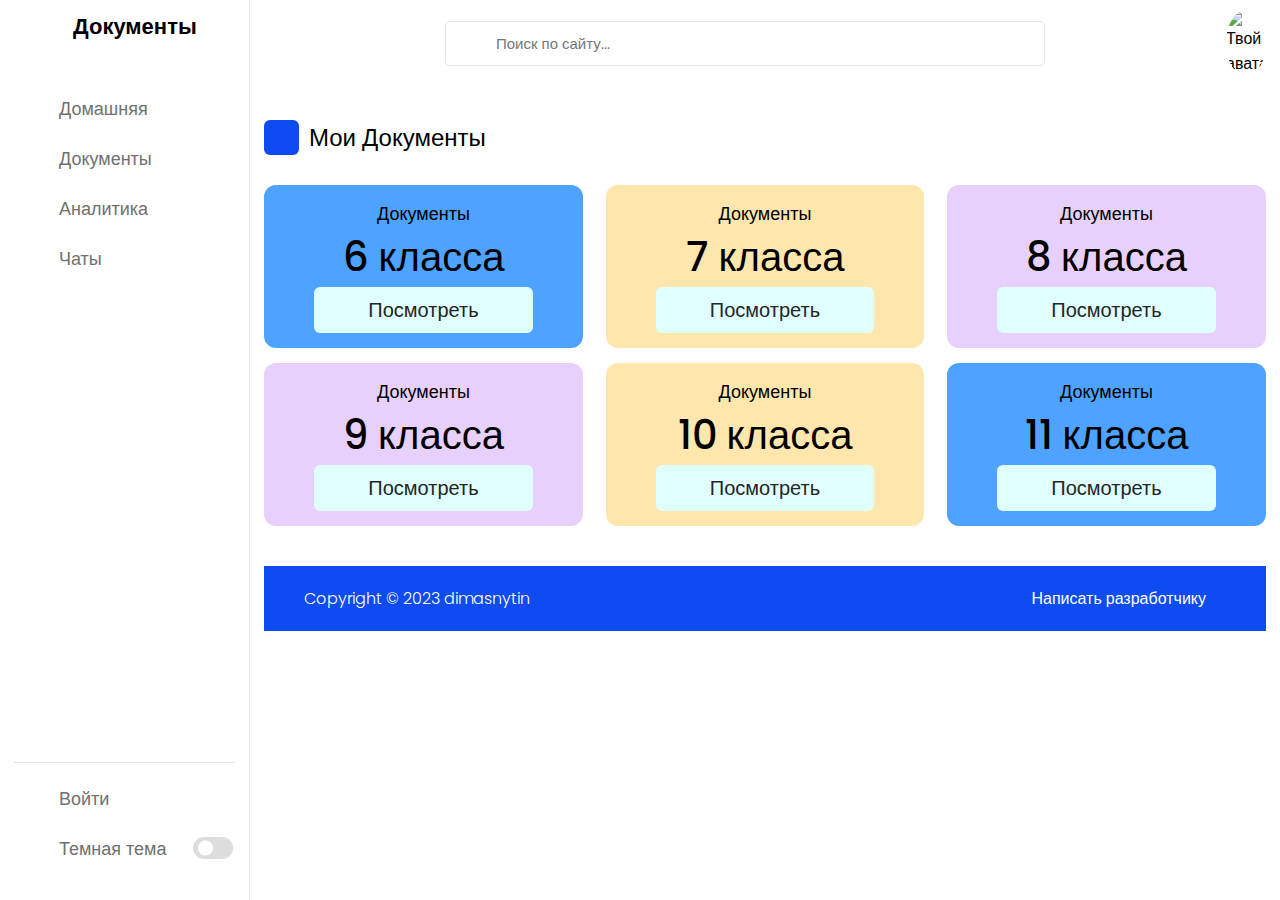
==== document.html @ e56d8f05 "add new project math class with dashboard. Light and dark theme" ====
<!DOCTYPE html>
<html lang="ru" dir="auto">
<head>
    <meta charset="UTF-8">
    <meta http-equiv="X-UA-Compatible" content="IE=edge">
    <meta name="viewport" content="width=device-width, initial-scale=1.0">
    <link rel="stylesheet" href="style.css">
    <link rel="stylesheet" href="https://unicons.iconscout.com/release/v4.0.0/css/line.css">

    <title>Документы</title> 
</head>
<body>
    <nav>
        <div class="logo-name">
            <div class="logo-image">
              <span class="logo_name"></span>
                <!-- <img src="images/logo.png" alt=""> -->
            </div>

            <span class="logo_name">Документы</span>
        </div>

        <div class="menu-items">
            <ul class="nav-links">
                <li><a href="index.html">
                    <i class="uil uil-estate"></i>
                    <span class="link-name">Домашняя</span>
                </a></li>
                <li><a href="document.html">
                    <i class="uil uil-files-landscapes"></i>
                    <span class="link-name">Документы</span>
                </a></li>
                <li><a href="#">
                    <i class="uil uil-chart"></i>
                    <span class="link-name">Аналитика</span>
                </a></li>
                <!-- <li><a href="#">
                    <i class="uil uil-thumbs-up"></i>
                    <span class="link-name">Like</span>
                </a></li> -->
                <li><a href="#">
                    <i class="uil uil-comments"></i>
                    <span class="link-name">Чаты</span>
                </a></li>
                <!-- <li><a href="#">
                    <i class="uil uil-share"></i>
                    <span class="link-name">Share</span>
                </a></li> -->
            </ul>
            
            <ul class="logout-mode">
                <li><a href="#">
                    <i class="uil uil-signout"></i>
                    <span class="link-name">Войти</span>
                </a></li>

                <li class="mode">
                    <a href="#">
                        <i class="uil uil-moon"></i>
                    <span class="link-name">Темная тема</span>
                </a>

                <div class="mode-toggle">
                  <span class="switch"></span>
                </div>
            </li>
            </ul>
        </div>
    </nav>

    <section class="dashboard">
        <div class="top">
            <i class="uil uil-bars sidebar-toggle"></i>

            <div class="search-box">
                <i class="uil uil-search"></i>
                <input type="text" placeholder="Поиск по сайту...">
            </div>
            
            <img src="images/profile.png" alt="Твой аватар" title="Юный математик">
        </div>

        <div class="dash-content">

            <div class="overview">
                <div class="title">
                    <i class="uil uil-tachometer-fast-alt"></i>
                    <span class="text">Мои Документы</span>
                </div>

                <div class="boxes">
                    <div href="#" class="box box1">
                        <i class="uil uil-files-landscapes"></i>
                        <!-- <i class="uil uil-thumbs-up"></i> -->
                        <span class="text">Документы</span>
                        <span class="number">6 класса</span>
                        <a href="#" target="_blank"><button class="box-btn">Посмотреть</button></a>
                    </div>

                    <div class="box box2">
                        <i class="uil uil-files-landscapes"></i>
                        <span class="text">Документы</span>
                        <span class="number">7 класса</span>
                        <a href="#" target="_blank"><button class="box-btn">Посмотреть</button></a>
                    </div>

                    <div class="box box3">
                        <i class="uil uil-files-landscapes"></i>
                        <span class="text">Документы</span>
                        <span class="number">8 класса</span>
                        <a href="#" target="_blank"><button class="box-btn">Посмотреть</button></a>
                    </div>

                    <div class="box box3" style="margin-top: 15px;">
                      <i class="uil uil-files-landscapes"></i>
                      <span class="text">Документы</span>
                      <span class="number">9 класса</span>
                      <a href="#" target="_blank"><button class="box-btn">Посмотреть</button></a>
                    </div>

                    <div class="box box2" style="margin-top: 15px;">
                      <i class="uil uil-files-landscapes"></i>
                      <span class="text">Документы</span>
                      <span class="number">10 класса</span>
                      <a href="#" target="_blank"><button class="box-btn">Посмотреть</button></a>
                    </div>

                    <div class="box box1" style="margin-top: 15px;">
                      <i class="uil uil-files-landscapes"></i>
                      <span class="text">Документы</span>
                      <span class="number">11 класса</span>
                      <a href="#" target="_blank"><button class="box-btn">Посмотреть</button></a>
                    </div>
                    
                </div>
            </div>

            <div class="activity" id="link">
                <!-- <div class="title">
                    <i class="uil uil-clock-three"></i>
                    <span class="text">Ссылки на документы</span>
                </div> -->

                <!-- <div class="activity-data">
                    <div class="data names">
                        <span class="data-title">Название</span>
                        <span class="data-list">Математический анализ</span>
                        <span class="data-list">Deepa Chand</span>
                        <span class="data-list">Manisha Chand</span>
                        <span class="data-list">Pratima Shahi</span>
                        <span class="data-list">Man Shahi</span>
                        <span class="data-list">Ganesh Chand</span>
                        <span class="data-list">Bikash Chand</span>
                    </div>
                    <div class="data email">
                        <span class="data-title">Ссылка</span>
                        <a href="#" class="data-list">Читать полностью здесь</a>
                        <a href="#" class="data-list">Читать полностью здесь</a>
                        <a href="#" class="data-list">Читать полностью здесь</a>
                        <a href="#" class="data-list">Читать полностью здесь</a>
                        <a href="#" class="data-list">Читать полностью здесь</a>
                        <a href="#" class="data-list">Читать полностью здесь</a>
                    </div>
                    <div class="data joined">
                        <span class="data-title">Дата</span>
                        <span class="data-list">2022-02-12</span>
                        <span class="data-list">2022-02-12</span>
                        <span class="data-list">2022-02-13</span>
                        <span class="data-list">2022-02-13</span>
                        <span class="data-list">2022-02-14</span>
                        <span class="data-list">2022-02-14</span>
                        <span class="data-list">2022-02-15</span>
                    </div>
                    <div class="data type">
                        <span class="data-title">Тип</span>
                        <span class="data-list">Новый</span>
                        <span class="data-list">Действует</span>
                        <span class="data-list">Действует</span>
                        <span class="data-list">Новый</span>
                        <span class="data-list">Действует</span>
                        <span class="data-list">Новый</span>
                        <span class="data-list">Действует</span>
                    </div>
                    <div class="data status">
                        <span class="data-title"></span>
                        <span class="data-list"></span>
                        <span class="data-list"></span>
                        <span class="data-list"></span>
                        <span class="data-list"></span>
                        <span class="data-list"></span>
                        <span class="data-list"></span>
                        <span class="data-list"></span>
                    </div>
                </div> -->
            </div>

            <footer class="footer">

              <div class="bottom-details">
                <div class="bottom_text">
                  <span class="copyright_text">Copyright © 2023 <a href="https://dimasnytin.github.io/cv/">dimasnytin</a></span>
                  <span class="policy_terms">
                    <a href="https://dimasnytin.github.io/cv/">Написать разработчику</a>
                    <a href="#"></a>
                  </span>
                </div>
              </div>

            </footer>
        </div>
    </section>

    <script src="script.js"></script>
</body>
</html>
---- style.css ----
/* ===== Google Font Import - Poppins ===== */
@import url('https://fonts.googleapis.com/css2?family=Poppins:wght@200;300;400;500;600&display=swap');
*{
    margin: 0;
    padding: 0;
    box-sizing: border-box;
    font-family: 'Poppins', sans-serif;
}

:root{
    /* ===== Colors ===== */
    --primary-color: #0E4BF1;
    --panel-color: #FFF;
    --text-color: #000;
    --black-light-color: #707070;
    --border-color: #e6e5e5;
    --toggle-color: #DDD;
    --box1-color: #4DA3FF;
    --box2-color: #FFE6AC;
    --box3-color: #E7D1FC;
    --title-icon-color: #fff;
    
    /* ====== Transition ====== */
    --tran-05: all 0.5s ease;
    --tran-03: all 0.3s ease;
    --tran-03: all 0.2s ease;
}

body{
    min-height: 100vh;
    background-color: var(--primary-color);
}
body.dark{
    --primary-color: #3A3B3C;
    --panel-color: #242526;
    --text-color: #CCC;
    --black-light-color: #CCC;
    --border-color: #4D4C4C;
    --toggle-color: #FFF;
    --box1-color: #3A3B3C;
    --box2-color: #3A3B3C;
    --box3-color: #3A3B3C;
    --title-icon-color: #CCC;
}
/* === Custom Scroll Bar CSS === */
::-webkit-scrollbar {
    width: 8px;
}
::-webkit-scrollbar-track {
    background: #f1f1f1;
}
::-webkit-scrollbar-thumb {
    background: var(--primary-color);
    border-radius: 12px;
    transition: all 0.3s ease;
}

::-webkit-scrollbar-thumb:hover {
    background: #0b3cc1;
}

body.dark::-webkit-scrollbar-thumb:hover,
body.dark .activity-data::-webkit-scrollbar-thumb:hover{
    background: #3A3B3C;
}

nav{
    position: fixed;
    top: 0;
    left: 0;
    height: 100%;
    width: 250px;
    padding: 10px 14px;
    background-color: var(--panel-color);
    border-right: 1px solid var(--border-color);
    transition: var(--tran-05);
}
nav.close{
    width: 73px;
}
nav .logo-name{
    display: flex;
    align-items: center;
}
nav .logo-image{
    display: flex;
    justify-content: center;
    min-width: 45px;
}
nav .logo-image img{
    width: 40px;
    object-fit: cover;
    border-radius: 50%;
}

nav .logo-name .logo_name{
    font-size: 22px;
    font-weight: 600;
    color: var(--text-color);
    margin-left: 14px;
    transition: var(--tran-05);
}
nav.close .logo_name{
    opacity: 0;
    pointer-events: none;
}
nav .menu-items{
    margin-top: 40px;
    height: calc(100% - 90px);
    display: flex;
    flex-direction: column;
    justify-content: space-between;
}
.menu-items li{
    list-style: none;
}
.menu-items li a{
    display: flex;
    align-items: center;
    height: 50px;
    text-decoration: none;
    position: relative;
}
.nav-links li a:hover:before{
    content: "";
    position: absolute;
    left: -7px;
    height: 5px;
    width: 5px;
    border-radius: 50%;
    background-color: var(--primary-color);
}
body.dark li a:hover:before{
    background-color: var(--text-color);
}
.menu-items li a i{
    font-size: 24px;
    min-width: 45px;
    height: 100%;
    display: flex;
    align-items: center;
    justify-content: center;
    color: var(--black-light-color);
}
.menu-items li a .link-name{
    font-size: 18px;
    font-weight: 400;
    color: var(--black-light-color);    
    transition: var(--tran-05);
}
nav.close li a .link-name{
    opacity: 0;
    pointer-events: none;
}
.nav-links li a:hover i,
.nav-links li a:hover .link-name{
    color: var(--primary-color);
}
body.dark .nav-links li a:hover i,
body.dark .nav-links li a:hover .link-name{
    color: var(--text-color);
}
.menu-items .logout-mode{
    padding-top: 10px;
    border-top: 1px solid var(--border-color);
}
.menu-items .mode{
    display: flex;
    align-items: center;
    white-space: nowrap;
}
.menu-items .mode-toggle{
    position: absolute;
    right: 14px;
    height: 50px;
    min-width: 45px;
    display: flex;
    align-items: center;
    justify-content: center;
    cursor: pointer;
}
.mode-toggle .switch{
    position: relative;
    display: inline-block;
    height: 22px;
    width: 40px;
    border-radius: 25px;
    background-color: var(--toggle-color);
}
.switch:before{
    content: "";
    position: absolute;
    left: 5px;
    top: 50%;
    transform: translateY(-50%);
    height: 15px;
    width: 15px;
    background-color: var(--panel-color);
    border-radius: 50%;
    transition: var(--tran-03);
}
body.dark .switch:before{
    left: 20px;
}

.dashboard{
    position: relative;
    left: 250px;
    background-color: var(--panel-color);
    min-height: 100vh;
    width: calc(100% - 250px);
    padding: 10px 14px;
    transition: var(--tran-05);
}
nav.close ~ .dashboard{
    left: 73px;
    width: calc(100% - 73px);
}
.dashboard .top{
    position: fixed;
    top: 0;
    left: 250px;
    display: flex;
    width: calc(100% - 250px);
    justify-content: space-between;
    align-items: center;
    padding: 10px 14px;
    background-color: var(--panel-color);
    transition: var(--tran-05);
    z-index: 10;
}
nav.close ~ .dashboard .top{
    left: 73px;
    width: calc(100% - 73px);
}
.dashboard .top .sidebar-toggle{
    font-size: 26px;
    color: var(--text-color);
    cursor: pointer;
}
.dashboard .top .search-box{
    position: relative;
    height: 45px;
    max-width: 600px;
    width: 100%;
    margin: 0 30px;
}
.top .search-box input{
    position: absolute;
    border: 1px solid var(--border-color);
    background-color: var(--panel-color);
    padding: 0 25px 0 50px;
    border-radius: 5px;
    height: 100%;
    width: 100%;
    color: var(--text-color);
    font-size: 15px;
    font-weight: 400;
    outline: none;
}
.top .search-box i{
    position: absolute;
    left: 15px;
    font-size: 22px;
    z-index: 10;
    top: 50%;
    transform: translateY(-50%);
    color: var(--black-light-color);
}
.top img{
    width: 40px;
    border-radius: 50%;
}
.dashboard .dash-content{
    padding-top: 50px;
}
.dash-content .title{
    display: flex;
    align-items: center;
    margin: 60px 0 30px 0;
}
.dash-content .title i{
    position: relative;
    height: 35px;
    width: 35px;
    background-color: var(--primary-color);
    border-radius: 6px;
    color: var(--title-icon-color);
    display: flex;
    align-items: center;
    justify-content: center;
    font-size: 24px;
}
.dash-content .title .text{
    font-size: 24px;
    font-weight: 500;
    color: var(--text-color);
    margin-left: 10px;
}
.dash-content .boxes{
    display: flex;
    align-items: center;
    justify-content: space-between;
    flex-wrap: wrap;
}
.dash-content .boxes .box{
    display: flex;
    flex-direction: column;
    align-items: center;
    border-radius: 12px;
    width: calc(100% / 3 - 15px);
    padding: 15px 20px;
    background-color: var(--box1-color);
    transition: var(--tran-05);
}
.boxes .box i{
    font-size: 35px;
    color: var(--text-color);
}
.boxes .box .text{
    white-space: nowrap;
    font-size: 18px;
    font-weight: 500;
    color: var(--text-color);
}
.boxes .box .number{
    font-size: 40px;
    font-weight: 500;
    color: var(--text-color);
}
.boxes .box.box2{
    background-color: var(--box2-color);
}
.boxes .box.box3{
    background-color: var(--box3-color);
}

button {
  padding: 8px 54px;
  font-size: 20px;
  outline: none;
  border: none;
  /* background-color: #4070f4; */
  /* color: #fff; */
  background-color: lightcyan;
  color: #242526;
  border-radius: 6px;
  cursor: pointer;
  transition: 0.3s;
}

button:hover {
  background-color: #0e4bf1;
  color: var(--panel-color);
}

.dash-content .activity .activity-data{
    display: flex;
    justify-content: space-between;
    align-items: center;
    width: 100%;
}

.activity .activity-data{
    display: flex;
}
.activity-data .data{
    display: flex;
    flex-direction: column;
    margin: 0 15px;
}
.activity-data .data-title{
    font-size: 20px;
    font-weight: 500;
    color: var(--text-color);
}
.activity-data .data .data-list{
    font-size: 18px;
    font-weight: 400;
    margin-top: 20px;
    text-decoration: none;
    white-space: nowrap;
    color: var(--text-color);
}

.activity-data .data .data-list:hover{
  color: var(--primary-color);
}

@media (max-width: 1000px) {
    nav{
        width: 73px;
    }
    nav.close{
        width: 250px;
    }
    nav .logo_name{
        opacity: 0;
        pointer-events: none;
    }
    nav.close .logo_name{
        opacity: 1;
        pointer-events: auto;
    }
    nav li a .link-name{
        opacity: 0;
        pointer-events: none;
    }
    nav.close li a .link-name{
        opacity: 1;
        pointer-events: auto;
    }
    nav ~ .dashboard{
        left: 73px;
        width: calc(100% - 73px);
    }
    nav.close ~ .dashboard{
        left: 250px;
        width: calc(100% - 250px);
    }
    nav ~ .dashboard .top{
        left: 73px;
        width: calc(100% - 73px);
    }
    nav.close ~ .dashboard .top{
        left: 250px;
        width: calc(100% - 250px);
    }
    .activity .activity-data{
        overflow-X: scroll;
    }
}

@media (max-width: 780px) {
    .dash-content .boxes .box{
        width: calc(100% / 2 - 15px);
        margin-top: 15px;
    }
}
@media (max-width: 560px) {
    .dash-content .boxes .box{
        width: 100% ;
    }
}
@media (max-width: 400px) {
    nav{
        width: 0px;
    }
    nav.close{
        width: 73px;
    }
    nav .logo_name{
        opacity: 0;
        pointer-events: none;
    }
    nav.close .logo_name{
        opacity: 0;
        pointer-events: none;
    }
    nav li a .link-name{
        opacity: 0;
        pointer-events: none;
    }
    nav.close li a .link-name{
        opacity: 0;
        pointer-events: none;
    }
    nav ~ .dashboard{
        left: 0;
        width: 100%;
    }
    nav.close ~ .dashboard{
        left: 73px;
        width: calc(100% - 73px);
    }
    nav ~ .dashboard .top{
        left: 0;
        width: 100%;
    }
    nav.close ~ .dashboard .top{
        left: 0;
        width: 100%;
    }
}

/* стили нижний футер колотун */

footer .bottom-details {
  margin-top: 40px;
  width: 100%;
  background: var(--primary-color);
}

footer .bottom-details .bottom_text {
  max-width: 1250px;
  margin: auto;
  padding: 20px 40px;
  display: flex;
  justify-content: space-between;
}

.bottom-details .bottom_text span,
.bottom-details .bottom_text a {
  font-size: 16px;
  font-weight: 300;
  color: #fff;
  opacity: 1;
  text-decoration: none;
}

.bottom-details .bottom_text a:hover {
  opacity: 1;
  text-decoration: underline;
}

.bottom-details .bottom_text a {
  margin-right: 10px;
}

@media (max-width: 900px) {
  footer .content .link-boxes {
    flex-wrap: wrap;
  }

  footer .content .link-boxes .input-box {
    width: 40%;
    margin-top: 10px;
  }
}

@media (max-width: 700px) {
  footer {
    position: relative;
  }

  .content .top .logo-details {
    font-size: 26px;
  }

  .content .top .media-icons a {
    height: 35px;
    width: 35px;
    font-size: 14px;
    line-height: 35px;
  }

  footer .content .link-boxes .box {
    width: calc(100% / 3 - 10px);
  }

  footer .content .link-boxes .input-box {
    width: 60%;
  }

  .bottom-details .bottom_text span,
  .bottom-details .bottom_text a {
    font-size: 12px;
  }
}

@media (max-width: 520px) {
  footer::before {
    top: 145px;
  }

  footer .content .top {
    flex-direction: column;
  }

  .content .top .media-icons {
    margin-top: 16px;
  }

  footer .content .link-boxes .box {
    width: calc(100% / 2 - 10px);
  }

  footer .content .link-boxes .input-box {
    width: 100%;
  }
}
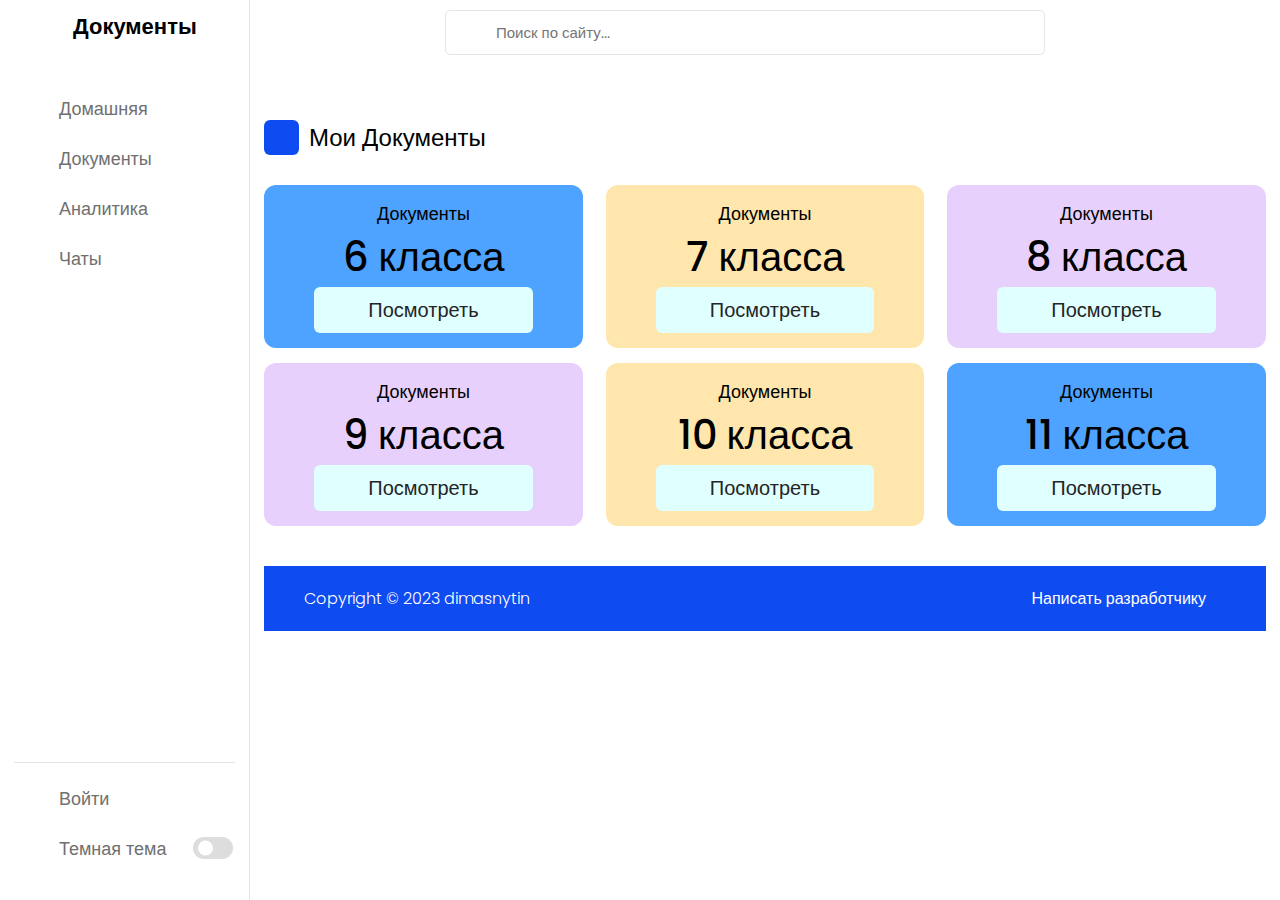
==== commit b3ba4cbd: "add" ====
--- a/document.html
+++ b/document.html
@@ -77,7 +77,7 @@
                 <input type="text" placeholder="Поиск по сайту...">
             </div>
             
-            <img src="images/profile.png" alt="Твой аватар" title="Юный математик">
+            <img src="images/profile.jpg" alt="">
         </div>
 
         <div class="dash-content">
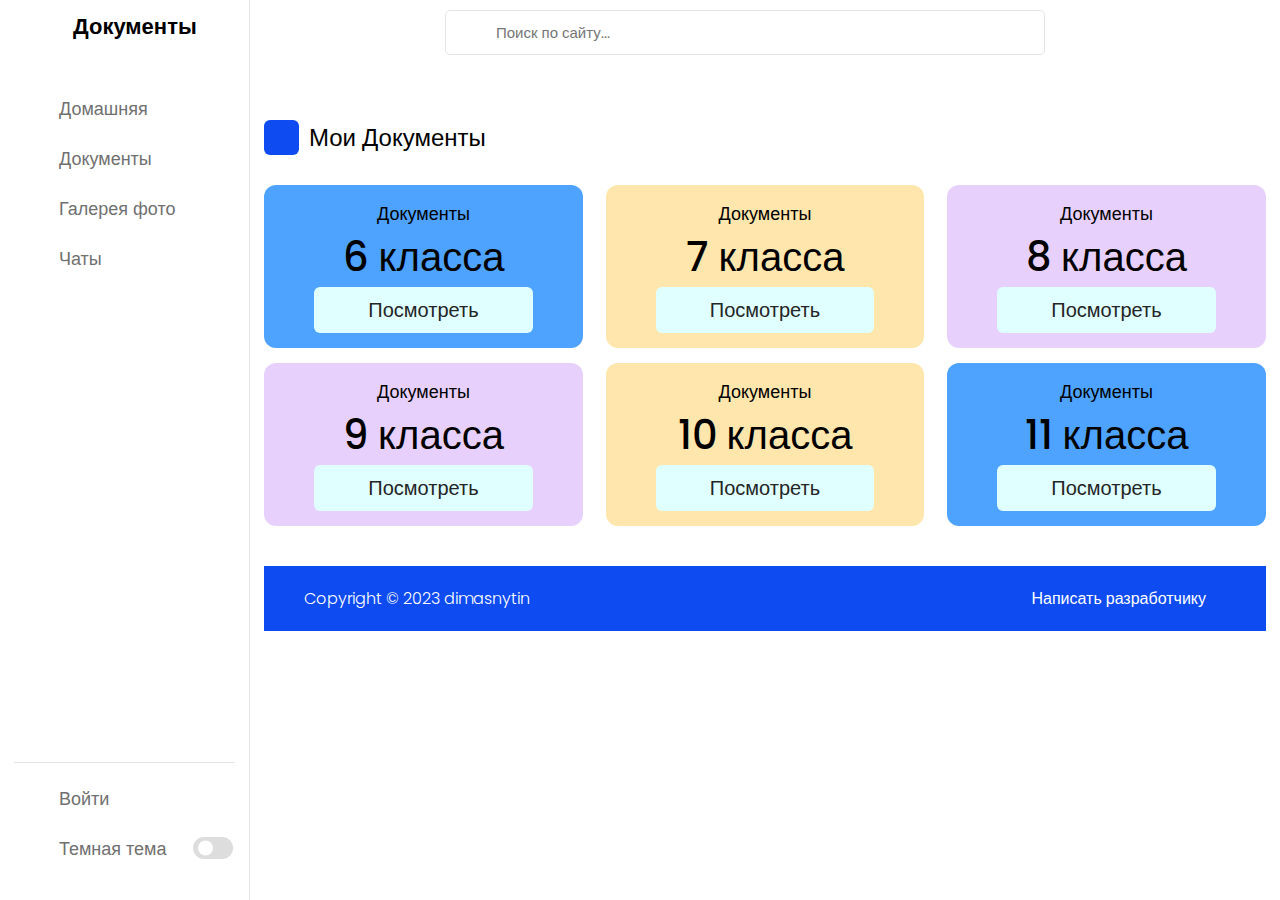
==== commit 88f16dc8: "add page gallery" ====
--- a/document.html
+++ b/document.html
@@ -30,9 +30,9 @@
                     <i class="uil uil-files-landscapes"></i>
                     <span class="link-name">Документы</span>
                 </a></li>
-                <li><a href="#">
-                    <i class="uil uil-chart"></i>
-                    <span class="link-name">Аналитика</span>
+                <li><a href="gallery.html">
+                    <i class="uil uil-thumbs-up"></i>
+                    <span class="link-name">Галерея фото</span>
                 </a></li>
                 <!-- <li><a href="#">
                     <i class="uil uil-thumbs-up"></i>
--- a/style.css
+++ b/style.css
@@ -387,6 +387,38 @@
   color: var(--primary-color);
 }
 
+/* gallery style */
+.image-mosaic {
+  display: grid;
+  gap: 1rem;
+  grid-template-columns: repeat(auto-fit, minmax(240px, 1fr));
+  grid-auto-rows: 240px;
+}
+
+.card {
+  display: flex;
+  flex-direction: column;
+  justify-content: center;
+  align-items: center;
+  background: #353535;
+  font-size: 3rem;
+  color: #fff;
+  box-shadow: rgba(3, 8, 20, 0.1) 0px 0.15rem 0.5rem, rgba(2, 8, 20, 0.1) 0px 0.075rem 0.175rem;
+  height: 100%;
+  width: 100%;
+  border-radius: 4px;
+  transition: all 500ms;
+  overflow: hidden;
+  background-size: cover;
+  background-position: center;
+  background-repeat: no-repeat;
+  padding: 0;
+  margin: 0;
+}
+
+
+/* mobile style */
+
 @media (max-width: 1000px) {
     nav{
         width: 73px;
@@ -437,6 +469,18 @@
         margin-top: 15px;
     }
 }
+
+/* from gallery mobile */
+@media screen and (min-width: 600px) {
+  .card-tall {
+    grid-row: span 2 / auto;
+  }
+
+  .card-wide {
+    grid-column: span 2 / auto;
+  }
+}
+
 @media (max-width: 560px) {
     .dash-content .boxes .box{
         width: 100% ;
